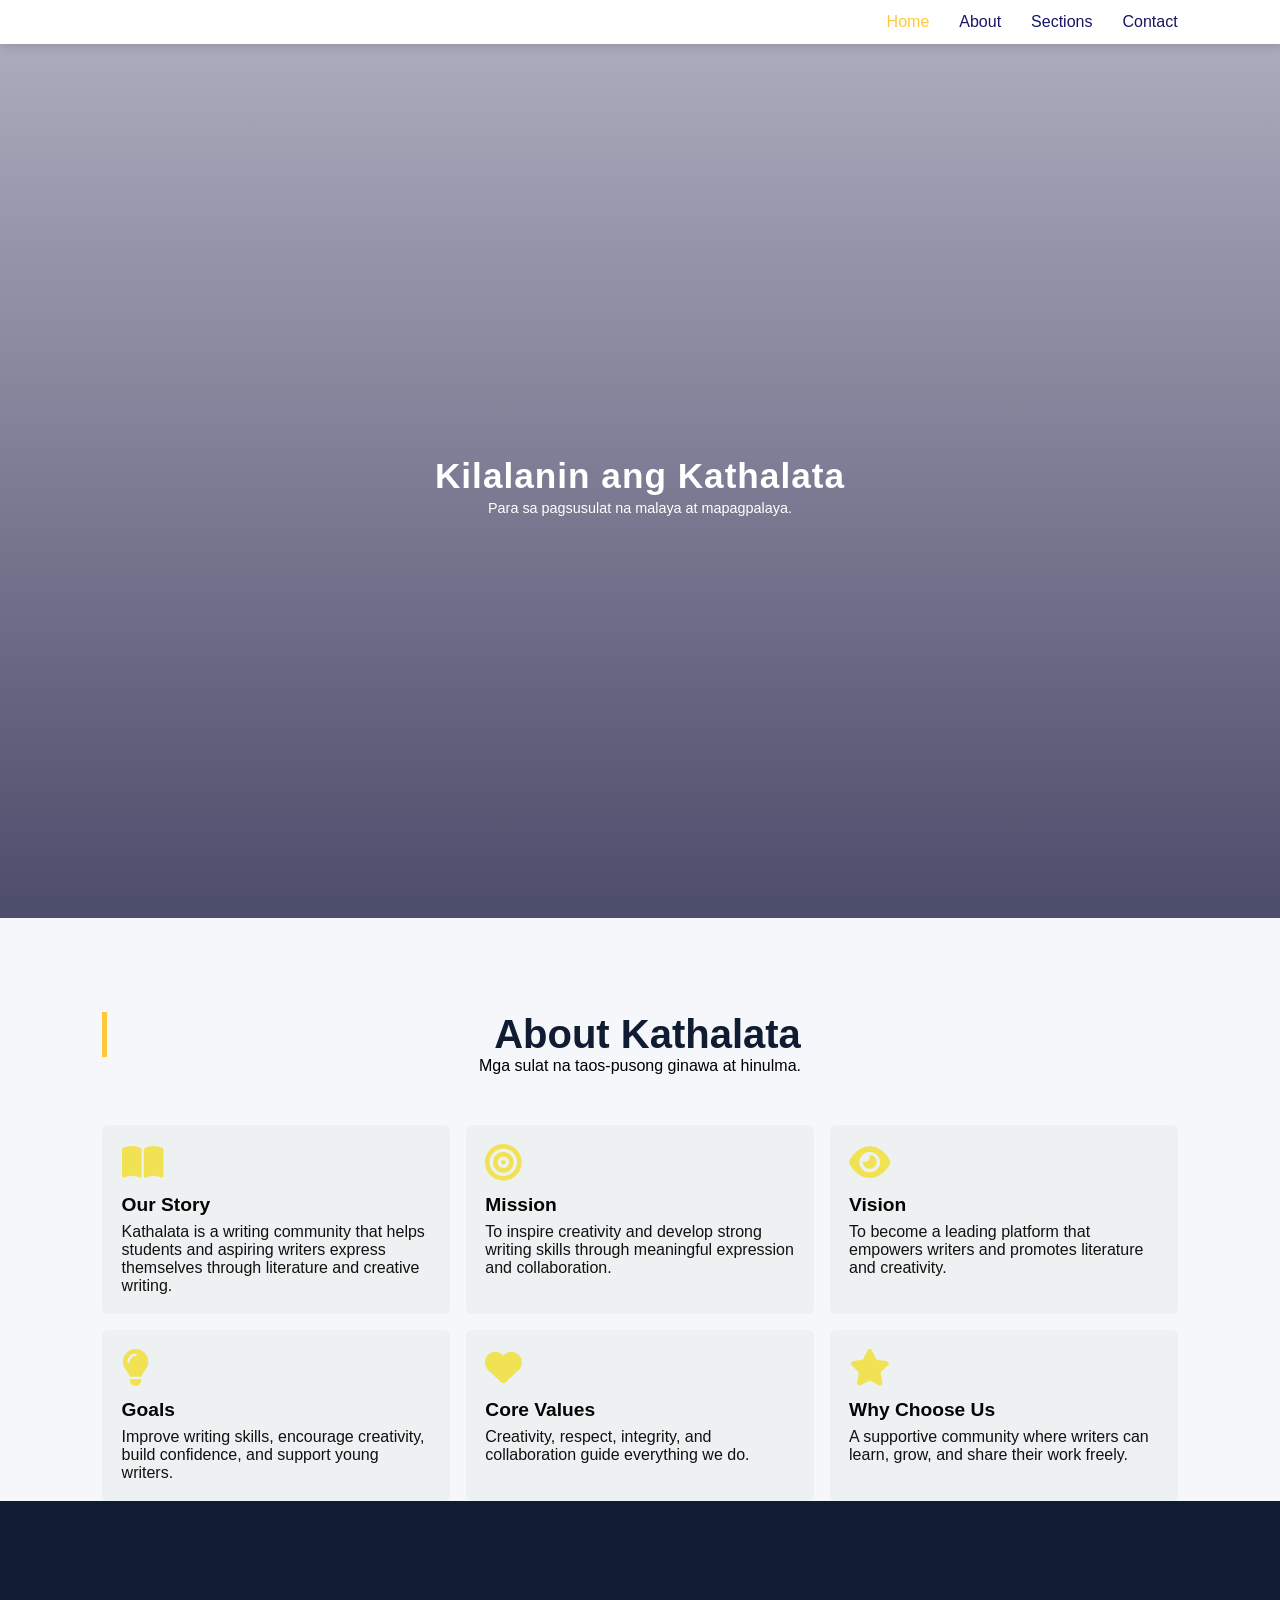
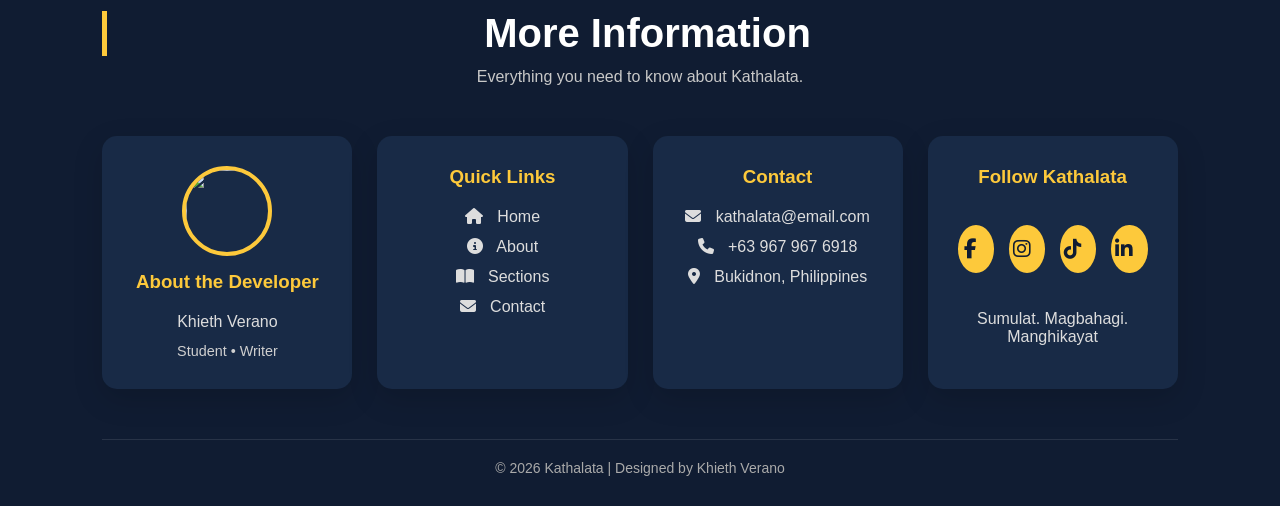
==== about.html @ 89e19d70 "Add files via upload" ====
<!DOCTYPE html>
<html lang="en">
<head>
	<meta charset="UTF-8">
	<meta name="viewport" content="width=device-width, initial-scale=1.0">
	<title>Education Website Template</title>

	<!-- font Awesome CDN link -->
	<link rel="stylesheet" href="https://cdnjs.cloudflare.com/ajax/libs/font-awesome/6.1.1/css/all.min.css" />

	<!-- External CSS -->
	<link rel="stylesheet" href="style.css">

	<!-- JQuery CDN link -->
	<script src="https://code.jquery.com/jquery-3.6.0.min.js" integrity="sha256-/xUj+3OJU5yExlq6GSYGSHk7tPXikynS7ogEvDej/m4=" crossorigin="anonymous"></script>
</head>
<body>
	<!-- Navigation start -->
	<header>
	<nav>
		<img src="img/khlogo.png" class="logo" alt="">

		<div class="navigation">
			<ul>
				<i id="menu-close" class="fas fa-times"></i>
				<li><a href="index.html" class="active">Home</a></li>
				<li><a href="about.html">About</a></li>
				<li><a href="courses.html">Sections</a></li>
				<li><a href="contact.html">Contact</a></li>
			</ul>

			<img src="img/aboutbg.png" id="menu-btn" alt="">
		</div>
	</nav>
	<!-- Navigation ends -->
	</header>

	```html
<!-- Hero section starts from here -->
<section id="home">
    <h2>
        Kilalanin ang Kathalata
    </h2>
    <p>
        Para sa pagsusulat na malaya at mapagpalaya.
    </p>
    </div>
</section>
<!-- Hero section ends from here -->

<!-- About Us section starts from here -->
<section id="features">

    <h1>About Kathalata</h1>
    <p>Mga sulat na taos-pusong ginawa at hinulma.</p>

    <div class="fea-base">

        <div class="fea-box">
            <i class="fas fa-book-open"></i>
            <h3>Our Story</h3>
            <p>
                Kathalata is a writing community that helps students and aspiring
                writers express themselves through literature and creative writing.
            </p>
        </div>

        <div class="fea-box">
            <i class="fas fa-bullseye"></i>
            <h3>Mission</h3>
            <p>
                To inspire creativity and develop strong writing skills through
                meaningful expression and collaboration.
            </p>
        </div>

        <div class="fea-box">
            <i class="fas fa-eye"></i>
            <h3>Vision</h3>
            <p>
                To become a leading platform that empowers writers and promotes
                literature and creativity.
            </p>
        </div>

        <div class="fea-box">
            <i class="fas fa-lightbulb"></i>
            <h3>Goals</h3>
            <p>
                Improve writing skills, encourage creativity, build confidence,
                and support young writers.
            </p>
        </div>

        <div class="fea-box">
            <i class="fas fa-heart"></i>
            <h3>Core Values</h3>
            <p>
                Creativity, respect, integrity, and collaboration guide everything we do.
            </p>
        </div>

        <div class="fea-box">
            <i class="fas fa-star"></i>
            <h3>Why Choose Us</h3>
            <p>
                A supportive community where writers can learn, grow, and share their work freely.
            </p>
        </div>

    </div>

</section>
<!-- About Us section ends here -->

<!-- Footer Section -->
<!-- ================= FOOTER ================= -->

<section id="footer-info">

    <h1>More Information</h1>
    <p>Everything you need to know about Kathalata.</p>

    <div class="footer-grid">

        <!-- ABOUT -->
        <div class="footer-card">

            <img src="img/K(1).png" class="footer-profile">

            <h3>About the Developer</h3>

            <p>
                Khieth Verano
            </p>

            <span>
                Student • Writer
            </span>

        </div>

        <!-- QUICK LINKS -->
        <div class="footer-card">

            <h3>Quick Links</h3>

            <a href="index.html">
                <i class="fa-solid fa-house"></i>
                Home
            </a>

            <a href="about.html">
                <i class="fa-solid fa-circle-info"></i>
                About
            </a>

            <a href="courses.html">
                <i class="fa-solid fa-book-open"></i>
                Sections
            </a>

            <a href="contact.html">
                <i class="fa-solid fa-envelope"></i>
                Contact
            </a>

        </div>

        <!-- CONTACT -->

        <div class="footer-card">

            <h3>Contact</h3>

            <p>

                <i class="fa-solid fa-envelope"></i>

                kathalata@email.com

            </p>

            <p>

                <i class="fa-solid fa-phone"></i>

                +63 967 967 6918

            </p>

            <p>

                <i class="fa-solid fa-location-dot"></i>

                Bukidnon, Philippines

            </p>

        </div>

        <!-- SOCIAL -->

        <div class="footer-card">

            <h3>Follow Kathalata</h3>

            <div class="social-icons">

                <a href="#">
                    <i class="fab fa-facebook-f"></i>
                </a>

                <a href="#">
                    <i class="fab fa-instagram"></i>
                </a>

                <a href="#">
                    <i class="fab fa-tiktok"></i>
                </a>

                <a href="#">
                    <i class="fab fa-linkedin-in"></i>
                </a>

            </div>

            <p class="footer-text">
                Sumulat. Magbahagi. Manghikayat
            </p>

        </div>

    </div>

    <div class="footer-bottom">

        © 2026 Kathalata | Designed by Khieth Verano

    </div>

</section>
---- style.css ----
@import url('https://fonts.googleapis.com/css2?family=Inter:wght@100;200;300;400;500&family=Poppins:ital,wght@0,100;0,200;0,300;0,400;0,500;0,600;0,700;0,800;0,900;1,700;1,800;1,900&display=swap');

*
{
	margin: 0;
	padding: 0;
	box-sizing: border-box;
}

body
{
	font-family: 'Georgia', sans-serif;
}

h1
{
	font-size: 2.5rem;
	font-weight: 700;
	color: rgb(35, 35, 85);
}

span
{
	font-size: .9rem;
}

h6
{
	font-size: 1.1rem;
	color: rgb(24, 24, 49);
}


/*------------- Navigation style start ------------*/
nav
{
	position: fixed;
	width: 100%;
	background-color: #fff;
	display: flex;
	justify-content: space-between;
	align-items: center;
	padding: 1vw 8vw;
	box-shadow: 2px 2px 10px rgba(0, 0, 0, 0.15);
	z-index: 1;
}

nav .logo
{
	width: 150px;
	cursor: pointer;
}

nav .navigation
{
	display: flex;
}

#menu-btn
{
	width: 30px;
	height: 30px;
	display: none;
}

#menu-close
{
	display: none;
}

nav .navigation ul
{
	display: flex;
	justify-content: flex-end;
	align-items: center;
}

nav .navigation ul li
{
	list-style: none;
	margin-left: 30px;
}

nav .navigation ul li a
{
	text-decoration: none;
	color: rgb(21, 21, 100);
	font-size: 16px;
	font-weight: 500;
	transition: 0.3s ease;
}

nav .navigation ul li a.active,
nav .navigation ul li a:hover
{
	color: #FDC93B;

}
/*------------- Navigation style end ------------*/



/*------------- Hero section styling start --------------*/
#home
{
	background-image: linear-gradient(rgba(9, 5, 54, 0.3), rgba(5,4,46,0.7)), url("img/menubg.png");
	width: 100%;
	height: 100vh;
	background-size: cover;
	background-position: center center;
	display: flex;
	flex-direction: column;
	justify-content: center;
	align-items: center;
	text-align: center;
	padding-top: 40px;
}

#home h2
{
	color: #fff;
	font-size: 2.2rem;
	letter-spacing: 1px;
}

#home p
{
	width: 50%;
	color: #fff;
	font-size: 0.9rem;
	line-height: 25px;
}

#home .btn
{
	margin-top: 30px;
}

#home a
{
	text-decoration: none;
	font-size: 0.9rem;
	padding: 13px 35px;
	background-color: #ffffff;
	font-weight: 600;
	border-radius: 5px;
}

#home a.blue
{
	color: #fff;
	background: rgb(226, 194, 52);
	transition: 0.3s ease;
}

#home a.blue:hover
{
	color: rgb(226, 194, 52);
	background: #fff;
}

#home a.yellow
{
	color: #fff;
	background: #fdc938;
	transition: 0.3s ease;
}

#home a.yellow:hover
{
	color: rgb(226, 194, 52);
	background: #fff;
}
/*------------- Hero section styling end --------------*/


/*------------- Features section styling start -------------*/
#features
{
	padding: 5vw 8vw 0 8vw;
	text-align: center;
}

#features .fea-base
{
	display: grid;
	grid-template-columns: repeat(auto-fit, minmax(320px, 1fr));
	grid-gap: 1rem;
	margin-top: 50px;
}

#features .fea-box
{
	background: #edf1f2;
	text-align: start;
	padding: 1.2rem;
	border-radius: 6px;
}

#features .fea-box i
{
	font-size: 2.3rem;
	color: rgb(241, 226, 83);
}

#features .fea-box h3
{
	font-size: 1.2rem;
	font-weight: 600;
	color: rgb(5, 5, 5);
	padding: 13px 0 7px 0;
}

#features .fea-box p
{
	font-size: 1rem;
	font-weight: 400;
	color: rgb(17, 17, 16);
}
/*------------- Features section styling end -------------*/


/*------------- Courses section styling start ------------*/
#course
{
	padding: 8vw 8vw 8vw 8vw;
	text-align: center;
}

#course .course-box
{
	display: grid;
	grid-template-columns: repeat(auto-fit, minmax(320px, 1fr));
	grid-gap: 1rem;
	margin-top: 50px;
}

#course .courses
{
	text-align: start;
	background: #edf1f2;
	height: 100%;
	position: relative;
}

#course .courses img
{
	width: 100%;
	height: 60%;
	background-size: cover;
	background-position: center;
}

#course .courses .details
{
	padding: 15px 15px 0 15px;
}

#course .courses .details i
{
	color: #fdc93b;
	font-size: .9rem;
}

#course .courses .cost
{
	background-color: rgb(74, 74, 136);
	color: #fff;
	line-height: 70px;
	width: 70px;
	height: 70px;
	text-align: center;
	border-radius: 50%;
	position: absolute;
	right: 15px;
	bottom: 100px;
}
/*------------- Courses section styling end ------------*/


/*------------- Registration section styling start ----------*/
#registration
{
	padding: 6vw 8vw 6vw 8vw;
	background-image: linear-gradient(rgba(233, 212, 91, 0.5), rgba(238, 236, 96, 0.5)),url("img/menubg.png");
	width: 100%;
	height: 100%;
	background-size: cover;
	background-position: center;
	display: flex;
	justify-content: space-between;
	align-items: center;
}

#registration .reminder, #registration .reminder h1
{
	color: #fff;
}

#registration .reminder .time
{
	display: flex;
	margin-top: 40px;
}

#registration .reminder .time .date
{
	text-align: center;
	padding: 13px 33px;
	background: rgba(255, 255, 255, 0.25);
	backdrop-filter: blur(4px);
	box-shadow: 0 8px 32px 0 rgba(31, 38, 135, 0.37);
	border-radius: 10px;
	margin: 0 5px 10px 5px;
	border: 1px solid rgba(255, 255, 255, 0.18);
	font-size: 1.1rem;
	font-weight: 600;
}

#registration .form
{
	background: #fff;
	border-radius: 8px;
	display: flex;
	flex-direction: column;
	padding: 40px;
	box-shadow: 0 8px 32px 0 rgba(31, 38, 135, 0.37);
}

#registration .form input
{
	margin: 15px 0;
	padding: 15px 10px;
	border: 1px solid rgb(84, 40, 241);
	outline: none;
}

#registration .form input::placeholder
{
	color: #413c3c;
	font-weight: 500;
	font-size: 0.9rem;
}

#registration .form .btn
{
	margin-top: 20px;
}

#registration .form a.yellow
{
	text-decoration: none;
	font-size: 0.9rem;
	padding: 13px 35px;
	background-color: #fff;
	font-weight: 600;
	border-radius: 5px;
	color: #fff;
	background: #fdc938;
	transition: 0.3s ease;
}

#registration .form a.yellow:hover
{
	color: rgb(21, 21, 100);
	background: #fff;
}
/*------------- Registration section styling end ----------*/



/*------------- Experts section styling starts ----------*/
#experts
{
	padding: 8vw 8vw 8vw 8vw;
	text-align: center;
}

#experts .expert-box
{
	display: grid;
	grid-template-columns: repeat(auto-fit, minmax(50px, 1fr));
	grid-gap: 1rem;
	margin-top: 50px;
}

#experts .expert-box .profile
{
	background: #fafaf1;
	padding: 10x 10px;
	box-shadow: rgba(17, 17, 26, 0.05) 0px 1px 0px, rgba(17, 17, 26, 0.1) 0px 0px 8px;
}

#experts .expert-box .profile:hover
{
	box-shadow: rgba(0, 0, 0, 0.1) 0px 10px 30px;
}

.pro-links
{
	margin-top: 10px;
}

.pro-links i
{
	padding: 10px 13px;
	border: 1px solid rgb(21, 21, 100);
	cursor: pointer;
	transition: 0.3s ease;
}

.pro-links i:hover
{
	background: rgb(21, 21, 100);
	color: #fff;
}
/*------------- Experts section styling ends ----------*/



/*------------- Footer section styling starts ------------*/
footer
{
	padding: 8vw;
	background-color: #101c32;
	display: flex;
	justify-content: space-between;
	align-items: flex-start;
	flex-wrap: wrap;
}

footer .footer-col
{
	padding-bottom: 40px;
}

footer h3
{
	color: rgb(241, 240, 245);
	font-weight: 600;
	padding-bottom: 20px;
}

footer li
{
	list-style: none;
	color: #7b838a;
	padding: 10px 0;
	font-size: 15px;
	cursor: pointer;
	transition: 0.3s ease;
}

footer li:hover
{
	color: rgb(241, 240, 245);
}

footer p
{
	color: #7b838a;
}

footer .subscribe
{
	margin-top: 20px;
}

footer input
{
	width: 220px;
	padding: 15px 12px;
	background: #334F6C;
	border: none;
	outline: none;
	color: #fff;
}

footer .subscribe a
{
	text-decoration: none;
	font-size: 0.9rem;
	padding: 12px 15px;
	background-color: #fff;
	font-weight: 600;
}

footer .subscribe a.yellow
{
	color: #fff;
	background: #fdc93b;
	transition: 0.3s ease;
}

footer .subscribe a.yellow:hover
{
	color: rgb(21, 21, 100);
	background: #fff;
}

footer .copyright
{
	margin-top: 20px;
	width: 100%;
	display: flex;
	justify-content: space-between;
	align-items: center;
	flex-wrap: wrap;
}

footer .copyright p, footer .copyright p > a
{
	color: #fff;
	text-decoration: none;
}

footer .copyright .pro-links
{
	margin-top: 0px;
}

footer .copyright .pro-links i
{
	background-color: #5f7185;
	color: #fff;
}

footer .copyright .pro-links i:hover
{
	background: #fdc93b;
	color: #2c2c2c;
}
/*------------- Footer section styling ends ------------*/



/*---------------------------------------------------------*/
/*-------------------- Ipad screen styling ----------------*/
/*---------------------------------------------------------*/
@media screen and (max-width: 789px)
{
	nav
	{
		padding: 15px 20px;
	}

	nav img
	{
		width: 130px;
	}

	#menu-btn
	{
		display: initial;
	}

	#menu-close
	{
		display: initial;
		font-size: 1.6rem;
		color: #fff;
		padding: 30px 0 20px 20px;
	}

	nav .navigation ul
	{
		position: absolute;
		top: 0;
		right: -220px;
		display: flex;
		flex-direction: column;
		justify-content: flex-start;
		align-items: flex-start;
		width: 220px;
		height: 100vh;
		background: rgba(17, 20, 104, 0.45);
		backdrop-filter: blur(4.5px);
		border: 1px solid rgba(255, 255, 255, 0.18);
		transition: 0.3s ease-in;
	}

	nav .navigation ul.active
	{
		right: 0;
	}

	nav .navigation ul li
	{
		padding: 20px 0 20px 40px;
		margin-left: 0;
	}

	nav .navigation ul li a
	{
		color: #fff;
	}

	#home
	{
		padding: 0px;
	}

	#home p
	{
		width: 90%;
	}

	#features
	{
		padding: 8vw 4vw 0 4vw;
	}

	#course
	{
		padding: 8vw 4vw 8vw 4vw;
	}

	#registration
	{
		padding: 6vw 4vw 6vw 4vw;
		gap: 2.2rem;
	}

	#registration .reminder .time
	{
		display: flex;
		justify-content: space-between;
		flex-wrap: wrap;
		margin-top: 40px;
	}

	#experts
	{
		padding: 8vw 4vw 6vw 4vw;
	}

	footer .copyright .pro-links
	{
		margin-top: 20px;
	}
}


@media screen and (max-width: 475px)
{
	#registration
	{
		flex-direction: column;
	}

	.reminder p, .reminder h1
	{
		text-align: center;
	}

	.reminder h1
	{
		font-size: 1.8rem;
	}

	#registration .reminder .time
	{
		justify-content: space-evenly;
		margin-top: 20px;
	}
}
/* ===== ACTION BUTTON BOX ===== */
.action-box{
    display: flex;
    gap: 10px;
    margin-top: 15px;
    flex-wrap: wrap;
}

/* OPEN SECTION BUTTON */
.open-btn{
    flex: 1;
    text-align: center;
    padding: 10px;
    background: #101c32;
    color: #fff;
    text-decoration: none;
    border-radius: 6px;
    font-size: 0.85rem;
    transition: 0.3s ease;
}

.open-btn:hover{
    background: #fdc93b;
    color: #000;
}

/* WRITE BUTTON (UPGRADED) */
.write-btn{
    flex: 1;
    text-align: center;
    padding: 10px;
    background: #fdc93b;
    color: #000;
    text-decoration: none;
    border-radius: 6px;
    font-size: 0.85rem;
    font-weight: 600;
    transition: 0.3s ease;
}

.write-btn:hover{
    background: #101c32;
    color: #fff;
}

/* CARD IMPROVEMENT */
#course .courses{
    border-radius: 12px;
    overflow: hidden;
    transition: 0.3s ease;
}

#course .courses:hover{
    transform: translateY(-6px);
    box-shadow: 0 10px 25px rgba(0,0,0,0.15);
}
.post-container{
    padding: 120px 8vw;
}

.post-card{
    background: #fff;
    padding: 20px;
    border-radius: 12px;
    box-shadow: 0 10px 20px rgba(0,0,0,0.1);
    margin-bottom: 20px;
}

.post-actions{
    margin-top: 10px;
    display: flex;
    gap: 15px;
    font-size: 1.2rem;
    color: #101c32;
}

.post-actions i{
    cursor: pointer;
    transition: 0.3s;
}

.post-actions i:hover{
    color: #fdc93b;
}

/* BACK BUTTON */
.back-btn{
    position: fixed;
    top: 90px;
    left: 20px;
    background: #101c32;
    color: #fff;
    padding: 10px 15px;
    border-radius: 6px;
    text-decoration: none;
    font-size: 0.9rem;
    z-index: 999;
}

.back-btn:hover{
    background: #fdc93b;
    color: #000;
}
.editor-container{
    padding: 120px 8vw;
}

.toolbar{
    display: flex;
    gap: 10px;
    margin-bottom: 10px;
}

.toolbar button{
    padding: 10px;
    border: none;
    background: #101c32;
    color: #fff;
    border-radius: 6px;
    cursor: pointer;
}

.toolbar button:hover{
    background: #fdc93b;
    color: #000;
}

.editor{
    min-height: 300px;
    border: 2px solid #ddd;
    padding: 20px;
    border-radius: 10px;
    background: #fff;
}

.editor-actions{
    margin-top: 15px;
    display: flex;
    gap: 10px;
}

.draft-btn{
    flex: 1;
    padding: 12px;
    border: none;
    background: #777;
    color: #fff;
    border-radius: 6px;
    cursor: pointer;
}

.publish-btn{
    flex: 1;
    padding: 12px;
    border: none;
    background: #fdc93b;
    color: #000;
    border-radius: 6px;
    cursor: pointer;
    font-weight: bold;
}

.draft-btn:hover{
    background: #555;
}

.publish-btn:hover{
    background: #101c32;
    color: #fff;
}
/* POST CARD */
.post-card{
    background: #fff;
    padding: 20px;
    margin: 20px;
    border-radius: 12px;
    box-shadow: 0 10px 25px rgba(0,0,0,0.1);
}

/* IMAGE */
.post-img{
    width: 100%;
    border-radius: 10px;
    margin: 10px 0;
}

/* ACTIONS */
.post-actions{
    display: flex;
    gap: 20px;
    margin-top: 10px;
    cursor: pointer;
    font-weight: bold;
}

/* COMMENTS */
.comment-box{
    margin-top: 10px;
    padding: 10px;
    background: #f5f5f5;
    border-radius: 8px;
}

.comment-box input{
    width: 70%;
    padding: 5px;
}

.comment-box button{
    padding: 5px 10px;
}
.comment-item {
    background: #f1f5f9;
    padding: 8px;
    margin: 8px 0;
    border-radius: 6px;
    display: flex;
    justify-content: space-between;
    align-items: center;
}

.comment-item p {
    margin: 0;
}

.comment-item small {
    font-size: 0.7rem;
    color: gray;
}
/* ===== LIBRARY PAGE ===== */
/* =========================
   LIBRARY TOP BAR
========================= */

.library-topbar{
    position: fixed;
    top: 70px;              /* adjust to match your navigation height */
    left: 0;
    width: 100%;
    height: 70px;

    background: #ffffff;

    display: flex;
    align-items: center;
    justify-content: space-between;

    padding: 0 8%;

    box-shadow: 0 4px 15px rgba(0,0,0,.08);

    z-index: 999;
}

/* Push page content below the fixed top bar */
.library-content{
    margin-top: 170px;
}

.back-btn{
    background:#FDC93B;
    color:#101C32;

    border:none;

    padding:12px 22px;

    border-radius:10px;

    font-size:15px;

    font-weight:600;

    cursor:pointer;

    transition:.3s;
}

.back-btn i{
    margin-right:8px;
}

.back-btn:hover{
    background:#101C32;
    color:white;
}

.back-btn:hover {
    background: white;
    color: #101c32;
}

#publishedContainer,
#draftContainer {
    display: grid;
    grid-template-columns: repeat(auto-fit, minmax(280px, 1fr));
    gap: 20px;
    margin-top: 20px;
}

/* CARD STYLE */
.post-card {
    background: white;
    padding: 18px;
    border-radius: 12px;
    box-shadow: 0 8px 20px rgba(0,0,0,0.08);
    transition: 0.3s ease;
}

.post-card:hover {
    transform: translateY(-5px);
}

/* TITLE */
.post-card h2 {
    font-size: 1.2rem;
    color: #101c32;
}

/* CONTENT */
.post-card p {
    color: #444;
    margin-top: 8px;
    line-height: 1.5;
}

/* SECTION HEADERS */
section h1 {
    margin-top: 30px;
    color: #101c32;
    border-left: 5px solid #FDC93B;
    padding-left: 10px;
}
body {
    background: #f5f7fb;
}
/* ===== ACTION BAR ===== */
.action-bar {
    display: flex;
    gap: 12px;
    margin-top: 20px;
}

/* BASE BUTTON STYLE */
.action-btn {
    padding: 12px 18px;
    border-radius: 10px;
    border: none;
    cursor: pointer;
    font-weight: 600;
    font-size: 0.95rem;
    display: flex;
    align-items: center;
    gap: 8px;
    transition: 0.3s ease;
}

/* PUBLISH BUTTON */
.publish {
    background: linear-gradient(135deg, #1e3a8a, #2563eb);
    color: white;
    box-shadow: 0 8px 20px rgba(37, 99, 235, 0.3);
}

.publish:hover {
    transform: translateY(-2px);
}

/* DRAFT BUTTON */
.draft {
    background: linear-gradient(135deg, #facc15, #eab308);
    color: #1f1f1f;
    box-shadow: 0 8px 20px rgba(250, 204, 21, 0.3);
}

.draft:hover {
    transform: translateY(-2px);
}

/* ICON SIZE */
.action-btn i {
    font-size: 1rem;
}
.post-card:hover {
    transform: scale(1.02);
    transition: 0.2s ease;
    background: #f9fafb;
}
/* ================= CONTACT PAGE ================= */

#contact-page{
    padding:140px 8% 80px;
    background:#f7f9fc;
}

#contact-page h1{
    text-align:center;
    font-size:42px;
    color:#101C32;
}

#contact-page p{
    text-align:center;
    margin-top:15px;
    color:#666;
}

.contact-container{

    margin-top:60px;

    display:grid;

    grid-template-columns:1fr 1.3fr;

    gap:40px;

}

.contact-info{

    display:flex;

    flex-direction:column;

    gap:25px;

}

.info-card{

    background:white;

    padding:25px;

    border-radius:15px;

    display:flex;

    gap:18px;

    align-items:center;

    box-shadow:0 10px 30px rgba(0,0,0,.08);

}

.info-card i{

    width:65px;

    height:65px;

    background:#FDC93B;

    border-radius:50%;

    display:flex;

    justify-content:center;

    align-items:center;

    color:#101C32;

    font-size:24px;

}

.info-card h3{

    color:#101C32;

    margin-bottom:6px;

}

.contact-form{

    background:white;

    padding:40px;

    border-radius:15px;

    box-shadow:0 10px 30px rgba(0,0,0,.08);

}

.contact-form input,

.contact-form textarea{

    width:100%;

    margin-bottom:18px;

    padding:16px;

    border:1px solid #ddd;

    border-radius:10px;

    font-size:15px;

    outline:none;

    transition:.3s;

}

.contact-form input:focus,

.contact-form textarea:focus{

    border-color:#FDC93B;

}

.contact-form button{

    width:100%;

    background:#101C32;

    color:white;

    padding:16px;

    border:none;

    border-radius:10px;

    font-size:16px;

    cursor:pointer;

    transition:.3s;

}

.contact-form button:hover{

    background:#FDC93B;

    color:#101C32;

}

.contact-form button i{

    margin-right:10px;

}

@media(max-width:900px){

.contact-container{

grid-template-columns:1fr;

}

}
/* ===========================================
   MODERN FOOTER
=========================================== */

#footer-info{

    background:#101C32;

    color:white;

    padding:80px 8% 30px;

    text-align:center;

}

#footer-info h1{

    color:white;

    font-size:40px;

}

#footer-info>p{

    color:#c8c8c8;

    margin-top:12px;

}

.footer-grid{

    margin-top:50px;

    display:grid;

    grid-template-columns:repeat(auto-fit,minmax(240px,1fr));

    gap:25px;

}

.footer-card{

    background:#182A46;

    padding:30px;

    border-radius:15px;

    transition:.3s;

    box-shadow:0 10px 30px rgba(0,0,0,.15);

}

.footer-card:hover{

    transform:translateY(-8px);

}

.footer-profile{

    width:90px;

    height:90px;

    border-radius:50%;

    border:4px solid #FDC93B;

    object-fit:cover;

    margin-bottom:15px;

}

.footer-card h3{

    color:#FDC93B;

    margin-bottom:20px;

}

.footer-card span{

    color:#cfcfcf;

    display:block;

    margin-top:10px;

}

.footer-card a{

    display:block;

    color:#ddd;

    text-decoration:none;

    margin:12px 0;

    transition:.3s;

}

.footer-card a:hover{

    color:#FDC93B;

    padding-left:10px;

}

.footer-card p{

    color:#ddd;

    margin:12px 0;

}

.footer-card i{

    margin-right:10px;

}

.social-icons{

    display:flex;

    justify-content:center;

    gap:15px;

    margin:25px 0;

}

.social-icons a{

    width:48px;

    height:48px;

    background:#FDC93B;

    color:#101C32;

    display:flex;

    justify-content:center;

    align-items:center;

    border-radius:50%;

    font-size:20px;

    transition:.3s;

}

.social-icons a:hover{

    background:white;

    transform:scale(1.1);

}

.footer-text{

    color:#bbb;

    margin-top:20px;

}

.footer-bottom{

    margin-top:50px;

    border-top:1px solid rgba(255,255,255,.1);

    padding-top:20px;

    color:#aaa;

    font-size:14px;

}
/*=============================
        WRITING SECTIONS
=============================*/

.section-header{
    text-align:center;
    margin-bottom:50px;
}

.section-header h1{
    font-size:42px;
    color:#151564;
    margin-bottom:10px;
}

.section-header p{
    color:#666;
    font-size:16px;
}

.course-box{

    display:grid;

    grid-template-columns:repeat(auto-fit,minmax(350px,1fr));

    gap:35px;

}

.courses{

    background:#fff;

    border-radius:18px;

    overflow:hidden;

    box-shadow:0 10px 30px rgba(0,0,0,.08);

    transition:.35s;

}

.courses:hover{

    transform:translateY(-10px);

    box-shadow:0 20px 40px rgba(0,0,0,.15);

}

.course-image{

    position:relative;

    overflow:hidden;

}

.course-image img{

    width:100%;

    height:240px;

    object-fit:cover;

    transition:.4s;

}

.courses:hover img{

    transform:scale(1.08);

}

.badge{

    position:absolute;

    top:18px;

    left:18px;

    background:#FDC93B;

    color:#111;

    font-weight:700;

    padding:8px 18px;

    border-radius:30px;

    font-size:14px;

}

.details{

    padding:28px;

}

.details h3{

    color:#151564;

    margin-bottom:12px;

    font-size:25px;

}

.details p{

    color:#666;

    line-height:26px;

}

.course-info{

    display:flex;

    justify-content:space-between;

    margin:25px 0;

    color:#666;

    font-size:15px;

}

.course-info span{

    display:flex;

    align-items:center;

    gap:8px;

}

.course-info i{

    color:#FDC93B;

}

.course-buttons{

    display:flex;

    gap:15px;

}

.course-buttons a{

    flex:1;

    text-decoration:none;

    text-align:center;

    padding:14px;

    border-radius:10px;

    font-weight:600;

    transition:.3s;

}

.section-btn{

    background:#151564;

    color:white;

}

.section-btn:hover{

    background:#2438c4;

}

.write-btn{

    background:#FDC93B;

    color:#111;

}

.write-btn:hover{

    background:#ffd75d;

}

.course-buttons i{

    margin-right:8px;

}
/* ===================== SECTION READING PAGE ===================== */

.topbar{
    position:fixed;
    top:0;
    left:0;
    width:100%;
    background:white;
    display:flex;
    align-items:center;
    justify-content:space-between;
    padding:18px 8%;
    box-shadow:0 5px 20px rgba(0,0,0,.08);
    z-index:1000;
}

.back-btn{
    text-decoration:none;
    color:#151564;
    font-weight:600;
}

.read-container{
    padding:120px 10% 60px;
    background:#f7f9fc;
    min-height:100vh;
}

.post-card{
    background:white;
    padding:40px;
    border-radius:18px;
    box-shadow:0 10px 30px rgba(0,0,0,.08);
}

.post-card h1{
    font-size:32px;
    color:#151564;
}

.post-meta{
    margin:15px 0 25px;
    display:flex;
    gap:20px;
    color:#777;
    font-size:14px;
}

.post-actions{
    margin-top:30px;
    display:flex;
    gap:15px;
}

.post-actions button{
    padding:12px 18px;
    border:none;
    border-radius:10px;
    cursor:pointer;
    font-weight:600;
    transition:.3s;
}

.like-btn{
    background:#ffe3e3;
    color:#d11a2a;
}

.comment-btn{
    background:#e6f0ff;
    color:#1a4fd1;
}

.share-btn{
    background:#e8ffe8;
    color:#1f7a1f;
}

.post-actions button:hover{
    transform:scale(1.05);
}

/* COMMENTS */

.comment-section{
    margin-top:40px;
}

.comment-section h3{
    margin-bottom:15px;
}

.comment-box{
    display:flex;
    gap:10px;
    margin-bottom:20px;
}

.comment-box input{
    flex:1;
    padding:12px;
    border-radius:10px;
    border:1px solid #ddd;
}

.comment-box button{
    padding:12px 18px;
    background:#151564;
    color:white;
    border:none;
    border-radius:10px;
}

.comment{
    background:white;
    padding:12px;
    margin-bottom:10px;
    border-radius:10px;
    display:flex;
    justify-content:space-between;
}
/* ===================== WRITE PAGE ===================== */

.write-container{
    padding:120px 8% 60px;
    background:#f7f9fc;
    min-height:100vh;
}

.editor-box{
    background:white;
    border-radius:18px;
    padding:20px;
    box-shadow:0 10px 30px rgba(0,0,0,.08);
}

.toolbar{
    display:flex;
    gap:10px;
    margin-bottom:15px;
}

.toolbar button{
    padding:10px;
    border:none;
    background:#eee;
    border-radius:8px;
    cursor:pointer;
}

.editor{
    min-height:300px;
    border:1px solid #ddd;
    border-radius:10px;
    padding:15px;
    outline:none;
    background:#fff;
}

.action-buttons{
    margin-top:20px;
    display:flex;
    gap:15px;
}

.draft-btn{
    flex:1;
    background:#e2ca43;
    color:rgb(255, 253, 253);
    border:none;
    padding:14px;
    border-radius:10px;
    cursor:pointer;
}

.publish-btn{
    flex:1;
    background:#e2ca43;
    color:white;
    border:none;
    padding:14px;
    border-radius:10px;
    cursor:pointer;
}

.draft-btn:hover,
.publish-btn:hover{
    opacity:.9;
}
/* =========================
   SECTION WORK PAGES
========================= */

.works-page {
    padding: 120px 8vw;
    background: #f6f7fb;
}

.works-page h1 {
    font-size: 2.2rem;
    margin-bottom: 10px;
}

.subtext {
    color: #666;
    margin-bottom: 30px;
}

/* BACK BUTTON */
.top-bar {
    padding: 90px 8vw 0 8vw;
}

.back-btn {
    display: inline-flex;
    align-items: center;
    gap: 10px;
    padding: 10px 16px;
    background: #111827;
    color: white;
    border-radius: 8px;
    text-decoration: none;
    font-weight: 600;
    transition: 0.3s;
}

.back-btn:hover {
    background: #fdc93b;
    color: black;
}

/* WORK GRID */
.work-grid {
    display: grid;
    grid-template-columns: repeat(auto-fit, minmax(280px, 1fr));
    gap: 20px;
}

/* CARD */
.work-card {
    background: white;
    padding: 20px;
    border-radius: 12px;
    box-shadow: 0 10px 25px rgba(0,0,0,0.08);
    transition: 0.3s;
}

.work-card:hover {
    transform: translateY(-5px);
}

.work-card h3 {
    margin-bottom: 10px;
}

/* ACTION ICONS */
.work-actions {
    margin-top: 15px;
    display: flex;
    gap: 15px;
}

.work-actions i {
    cursor: pointer;
    font-size: 1.1rem;
    color: #444;
    transition: 0.3s;
}

.work-actions i:hover {
    color: #fdc93b;
}
.work-card p {
    text-align: justify;
    line-height: 1.8;
    font-size: 1rem;
    color: #333;
    white-space: pre-line; /* keeps line breaks you type */
}
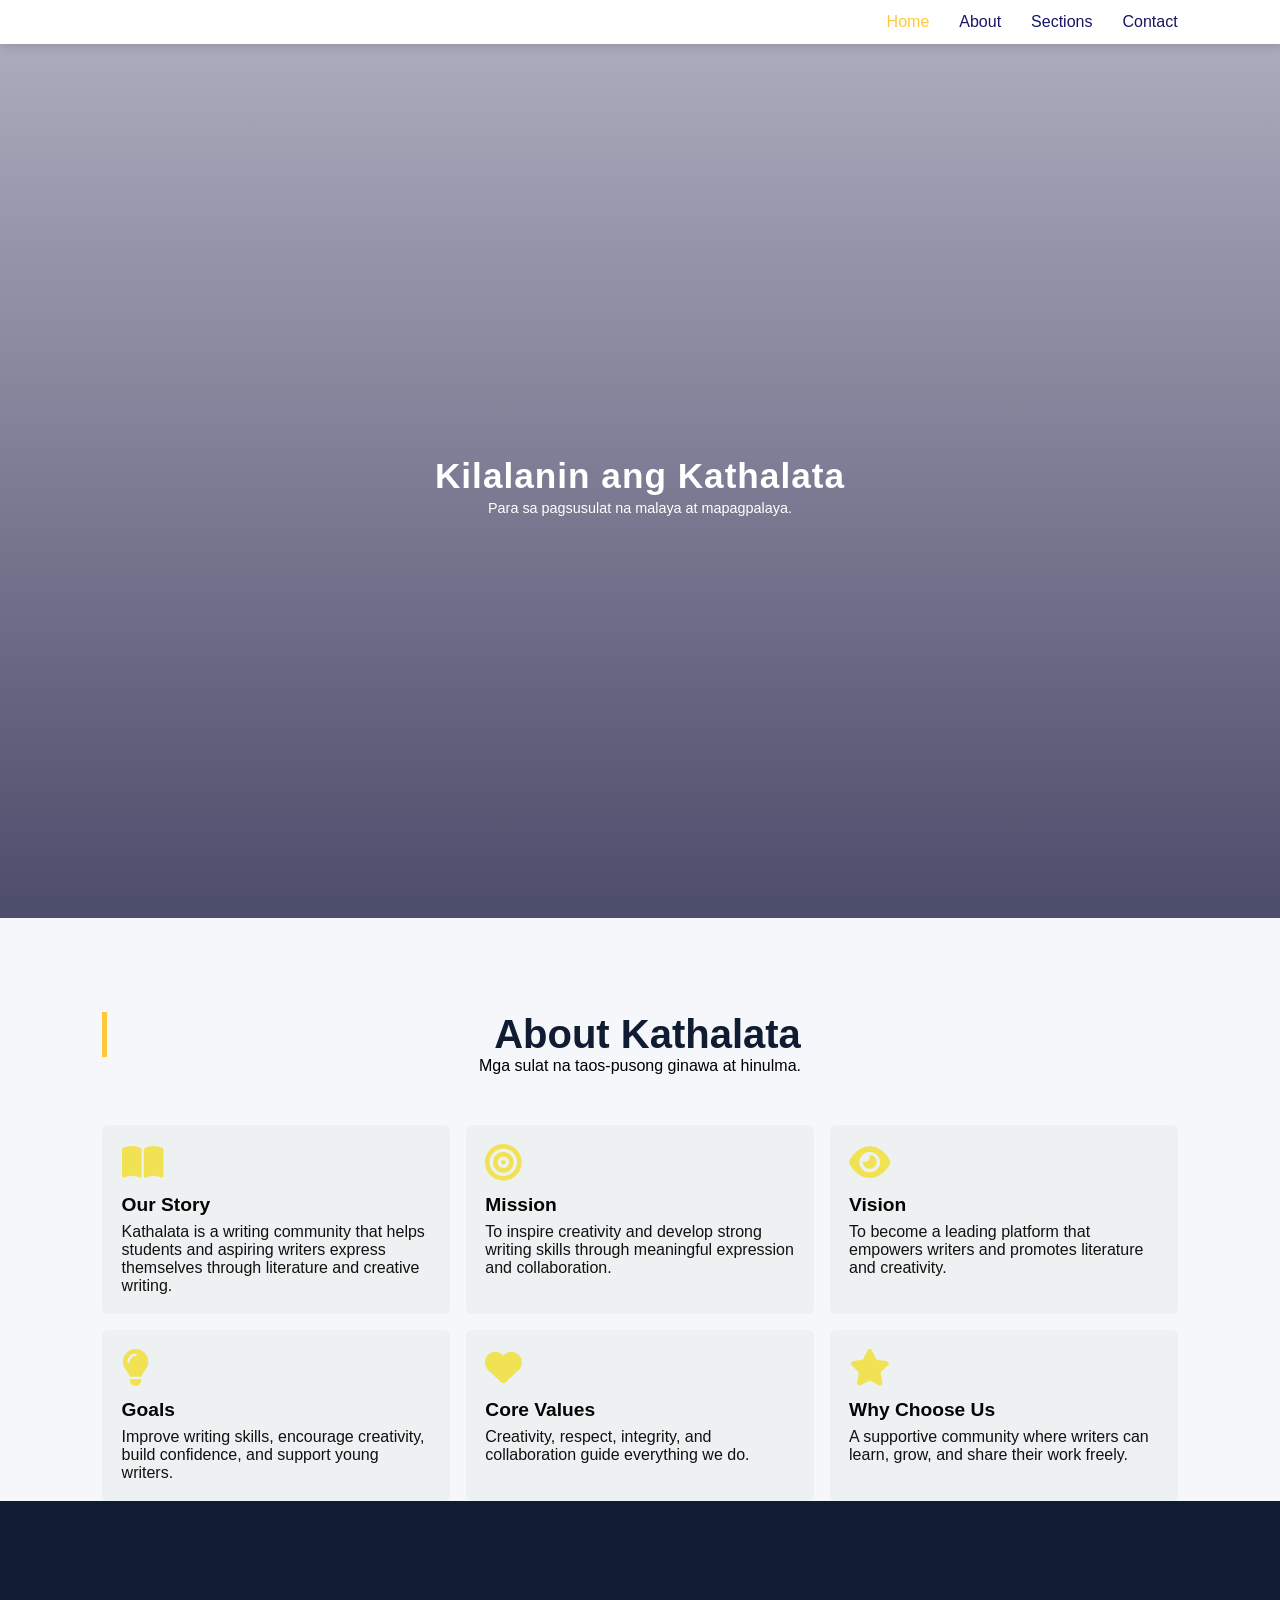
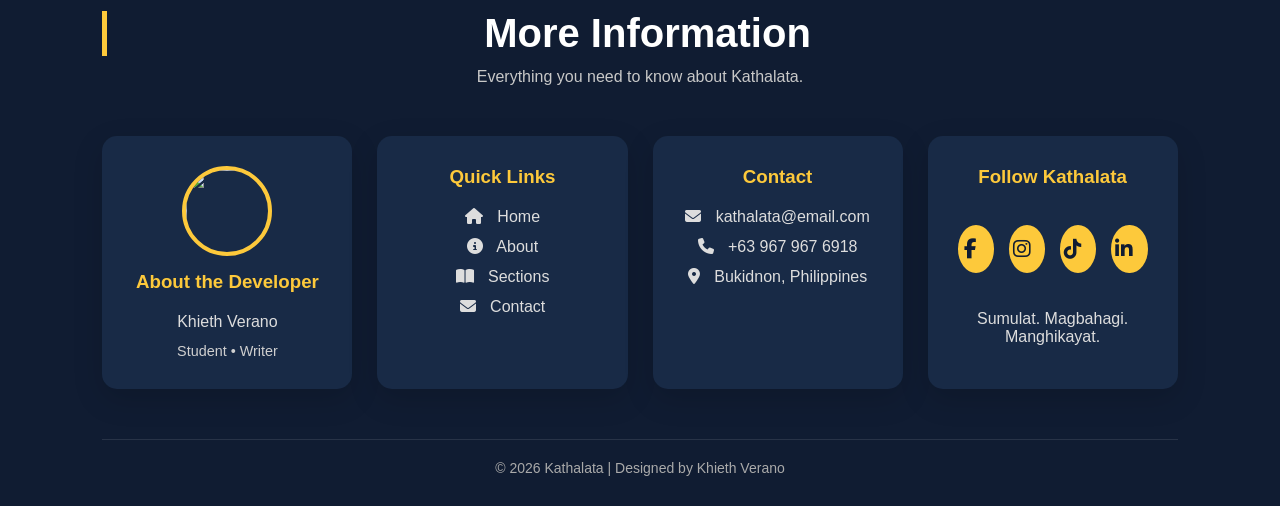
==== commit 07fbef5f: "Update about.html" ====
--- a/about.html
+++ b/about.html
@@ -225,9 +225,7 @@
 
             </div>
 
-            <p class="footer-text">
-                Sumulat. Magbahagi. Manghikayat
-            </p>
+            <p class="footer-text">Sumulat. Magbahagi. Manghikayat.</p>
 
         </div>
 
@@ -239,4 +237,4 @@
 
     </div>
 
-</section>+</section>
--- a/style.css
+++ b/style.css
@@ -1918,4 +1918,4 @@
     font-size: 1rem;
     color: #333;
     white-space: pre-line; /* keeps line breaks you type */
-}+}
